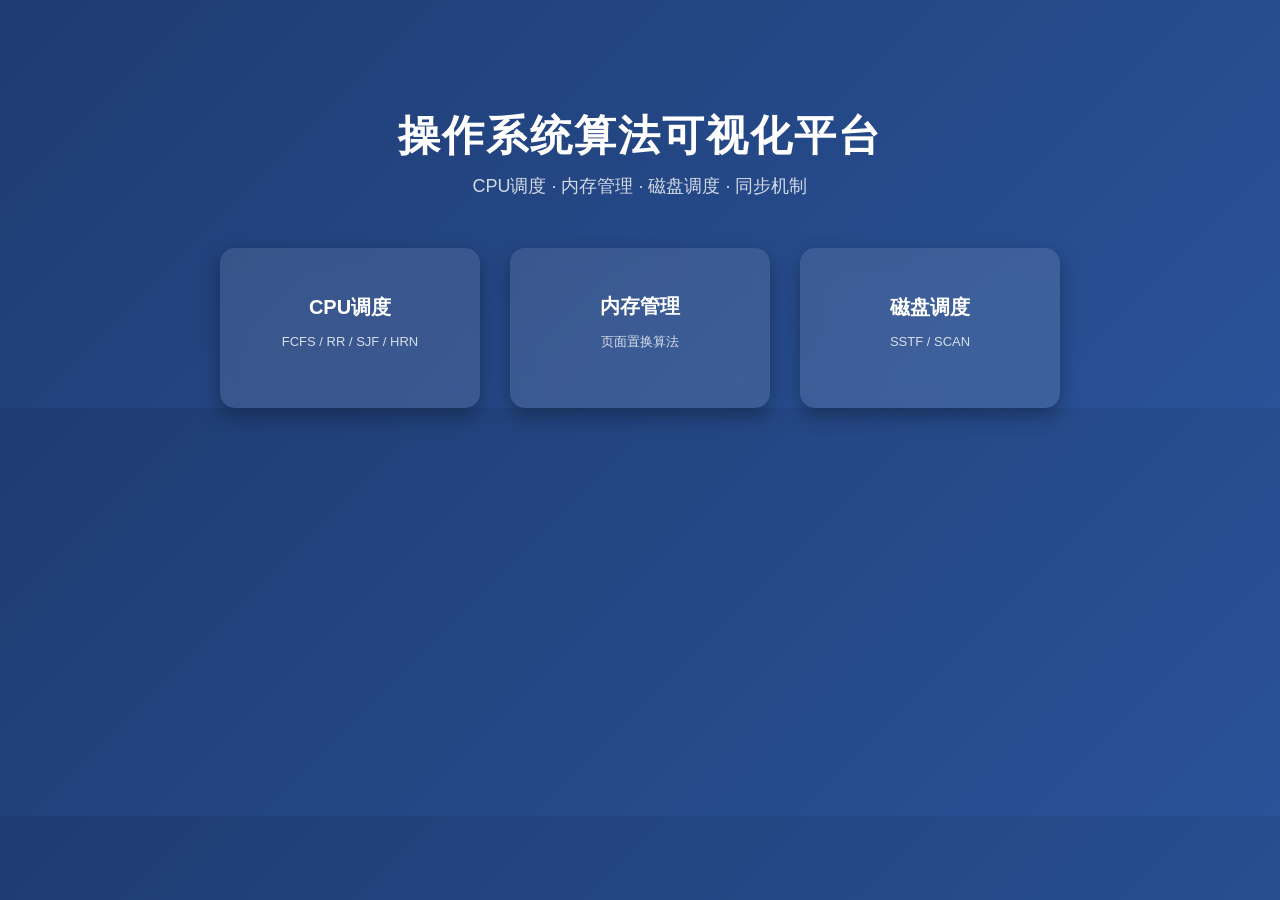
==== frontend/index.html @ c0995dd3 "first save" ====
<!DOCTYPE html>
<html lang="zh">

<head>
    <meta charset="UTF-8">
    <title>OS算法可视化系统</title>

    <style>
        body {
            margin: 0;
            font-family: "Segoe UI", Arial;
            background: linear-gradient(135deg, #1e3c72, #2a5298);
            color: white;
        }

        .container {
            text-align: center;
            padding-top: 80px;
        }

        h1 {
            font-size: 42px;
            margin-bottom: 10px;
            letter-spacing: 2px;
        }

        .subtitle {
            font-size: 18px;
            opacity: 0.8;
            margin-bottom: 50px;
        }

        .card-container {
            display: flex;
            justify-content: center;
            gap: 30px;
            flex-wrap: wrap;
        }

        .card {
            width: 260px;
            height: 160px;
            background: rgba(255,255,255,0.1);
            border-radius: 15px;
            backdrop-filter: blur(10px);
            box-shadow: 0 8px 20px rgba(0,0,0,0.3);
            display: flex;
            flex-direction: column;
            justify-content: center;
            align-items: center;
            transition: 0.3s;
            cursor: pointer;
            text-decoration: none;
            color: white;
        }

        .card:hover {
            transform: translateY(-10px);
            background: rgba(255,255,255,0.2);
        }

        .card h2 {
            margin: 0;
            font-size: 20px;
        }

        .card p {
            font-size: 13px;
            opacity: 0.8;
        }

        .footer {
            margin-top: 80px;
            font-size: 12px;
            opacity: 0.6;
        }
    </style>

</head>

<body>

<div class="container">

    <h1>操作系统算法可视化平台</h1>

    <div class="subtitle">
        CPU调度 · 内存管理 · 磁盘调度 · 同步机制
    </div>

    <div class="card-container">

        <a class="card" href="pages/scheduler.html">
            <h2>CPU调度</h2>
            <p>FCFS / RR / SJF / HRN</p>
        </a>

        <a class="card" href="pages/scheduler.html">
            <h2>内存管理</h2>
            <p>页面置换算法</p>
        </a>

        <a class="card" href="pages/scheduler.html">
            <h2>磁盘调度</h2>
            <p>SSTF / SCAN</p>
        </a>

    </div>


</div>

</body>

</html>
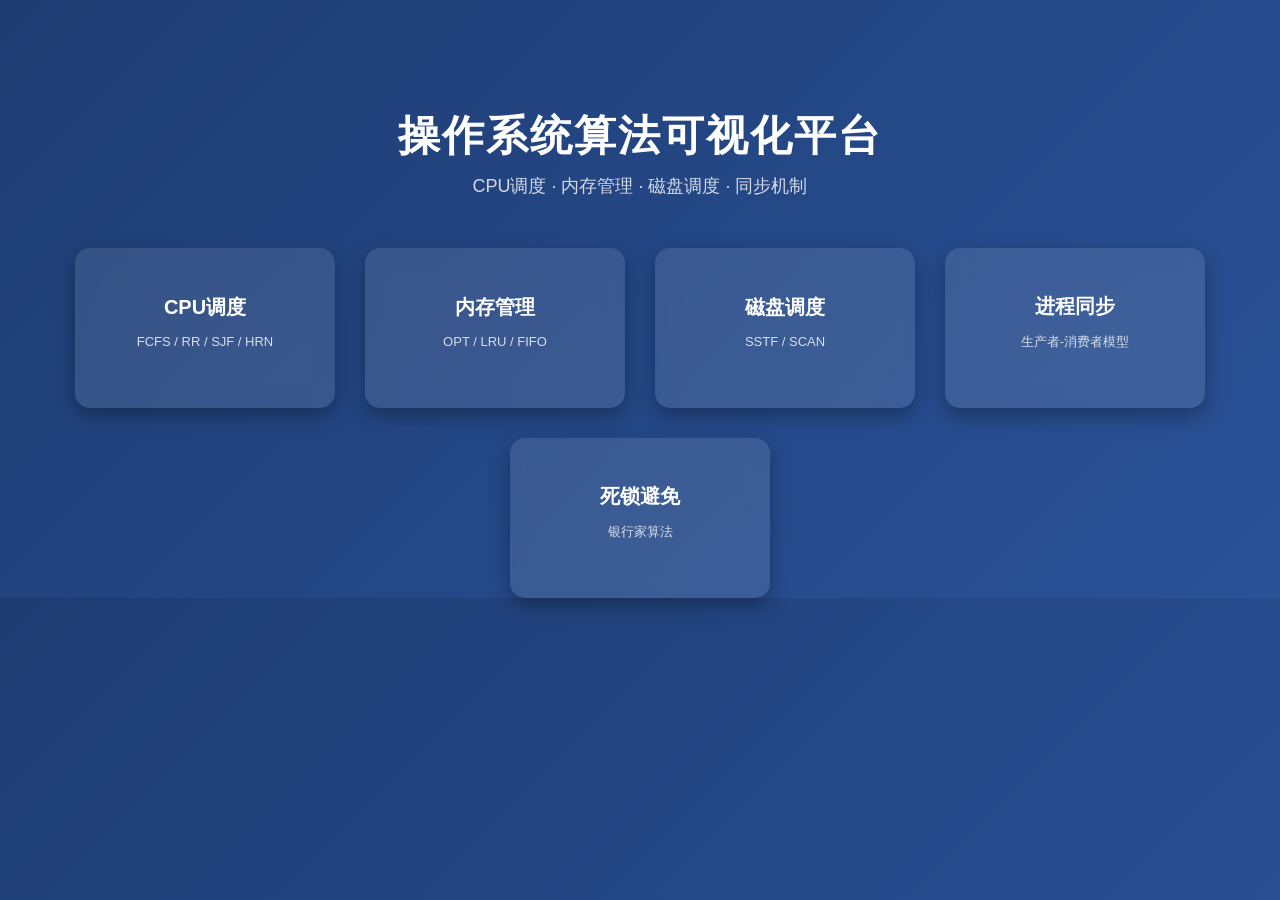
==== commit 57c5a582: "index.html修改" ====
--- a/frontend/index.html
+++ b/frontend/index.html
@@ -90,23 +90,37 @@
 
     <div class="card-container">
 
+        <!-- CPU调度 -->
         <a class="card" href="pages/scheduler.html">
             <h2>CPU调度</h2>
             <p>FCFS / RR / SJF / HRN</p>
         </a>
 
-        <a class="card" href="pages/scheduler.html">
+        <!-- 内存管理 -->
+        <a class="card" href="pages/page_replace.html">
             <h2>内存管理</h2>
-            <p>页面置换算法</p>
+            <p>OPT / LRU / FIFO</p>
         </a>
 
-        <a class="card" href="pages/scheduler.html">
+        <!-- 磁盘调度 -->
+        <a class="card" href="pages/disk_schedule.html">
             <h2>磁盘调度</h2>
             <p>SSTF / SCAN</p>
         </a>
 
+        <!-- ⭐ 新增模块2 -->
+        <a class="card" href="pages/producer_consumer.html">
+            <h2>进程同步</h2>
+            <p>生产者-消费者模型</p>
+        </a>
+
+        <!-- ⭐ 模块3：银行家算法 -->
+        <a class="card" href="pages/banker.html">
+            <h2>死锁避免</h2>
+            <p>银行家算法</p>
+        </a>
+
     </div>
-
 
 </div>
 
